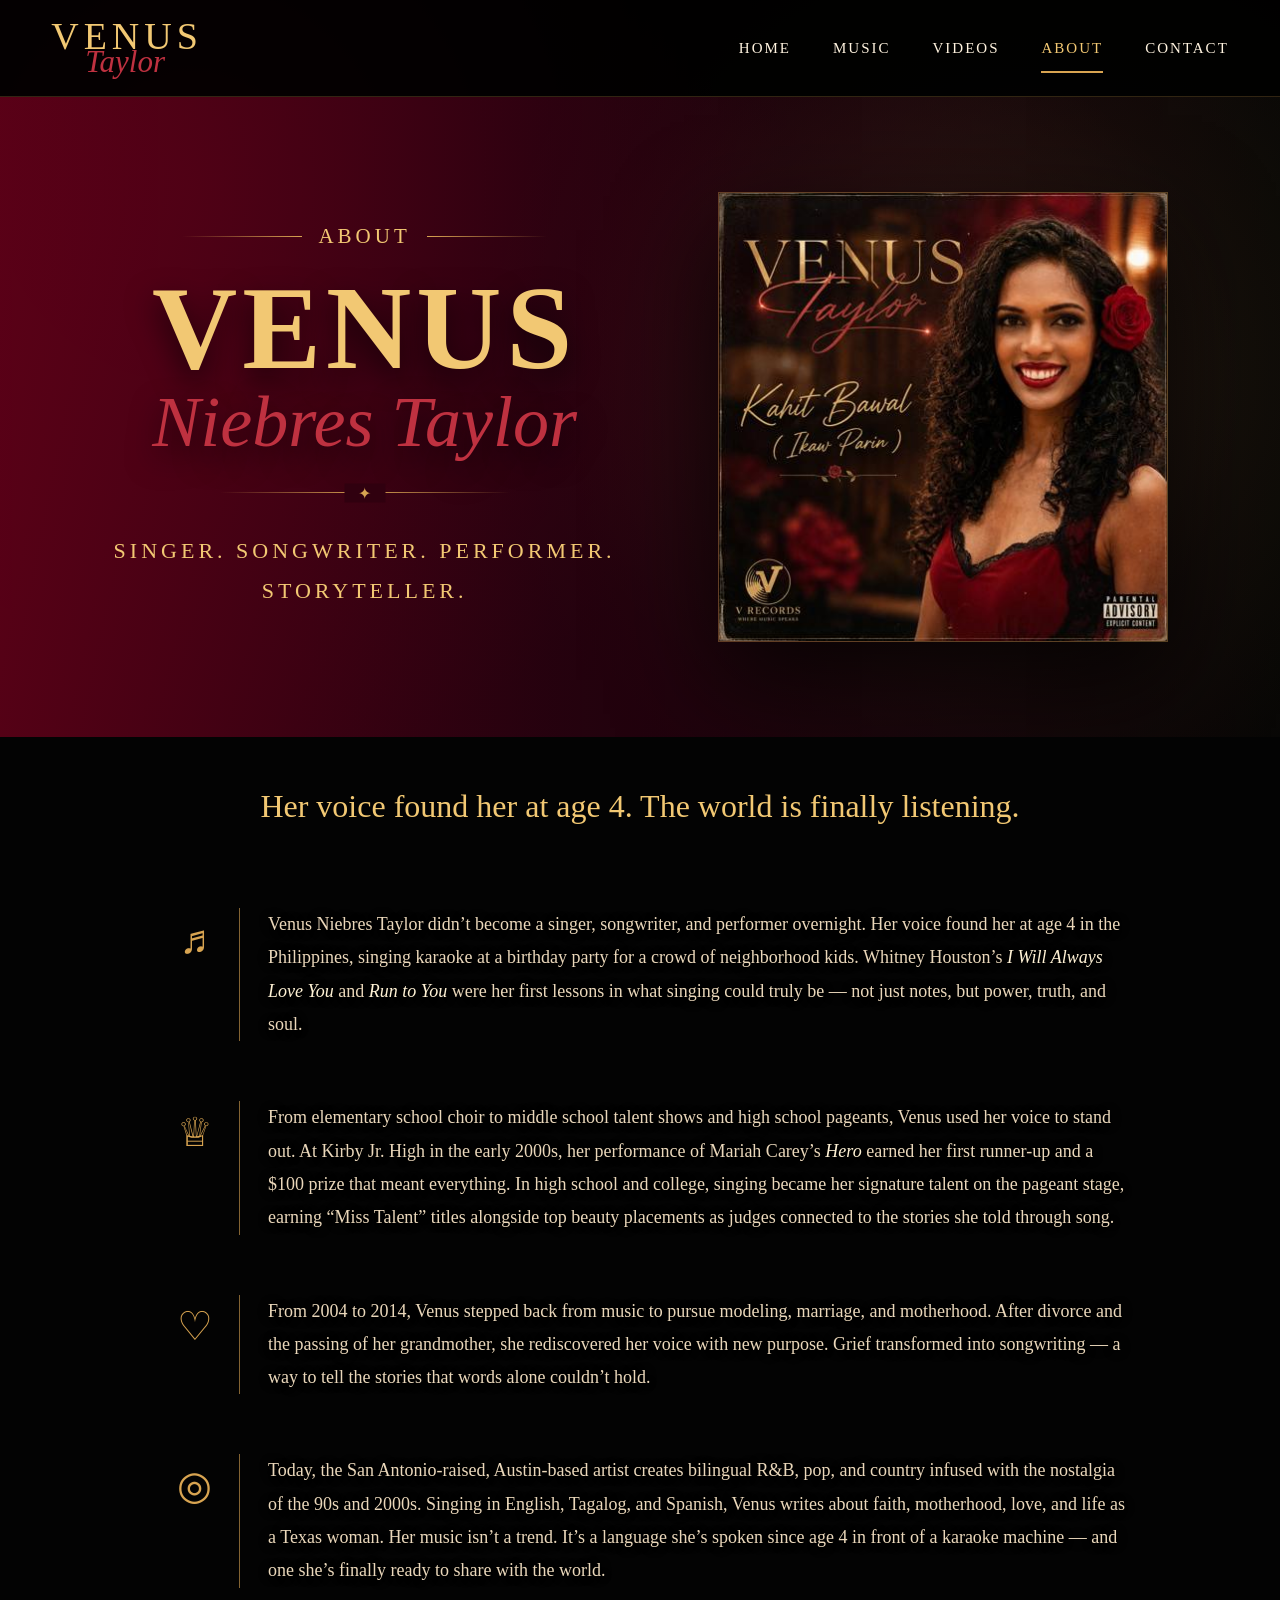
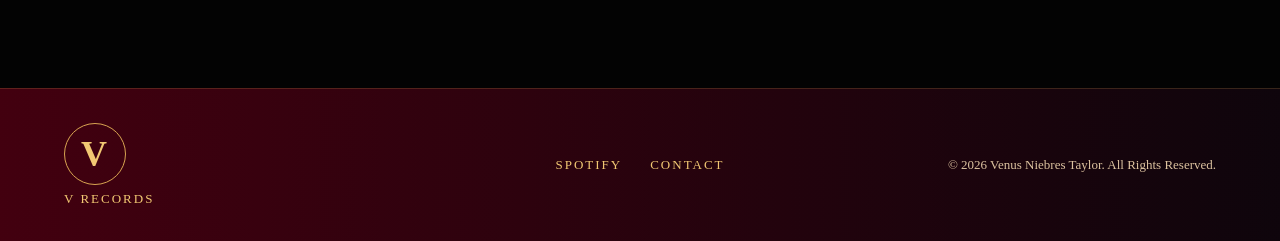
==== public/about/index.html @ 6496fccd "about page attempt 2" ====
<!doctype html>
<html lang="en">
<head>
<meta charset="utf-8"/>
<meta name="viewport" content="width=device-width, initial-scale=1"/>
<title>About | Venus Niebres Taylor</title>

<style>
:root{
  --black:#050505;
  --cream:#fff3df;
  --muted:#ddc3a0;
  --gold:#d8a451;
  --gold2:#f2c873;
  --red:#8f1426;
  --red2:#bf3140;
}

*{box-sizing:border-box}

html{scroll-behavior:smooth}

body{
  margin:0;
  color:var(--cream);
  font-family:Georgia,"Times New Roman",serif;
  background:
    radial-gradient(circle at 15% 10%, rgba(155,0,35,.45), transparent 30%),
    radial-gradient(circle at 80% 20%, rgba(216,164,81,.14), transparent 30%),
    #050505;
}

a{
  color:inherit;
  text-decoration:none;
}

.site-header{
  position:sticky;
  top:0;
  z-index:50;
  background:rgba(0,0,0,.9);
  border-bottom:1px solid rgba(216,164,81,.22);
}

.nav{
  width:min(1180px,92%);
  margin:auto;
  min-height:96px;
  display:flex;
  align-items:center;
  justify-content:space-between;
  gap:30px;
}

.logo{
  line-height:.8;
  display:flex;
  flex-direction:column;
}

.logo-main{
  font-size:38px;
  letter-spacing:5px;
  color:var(--gold2);
}

.logo-script{
  font-size:31px;
  color:var(--red2);
  font-style:italic;
  margin-left:34px;
  margin-top:-2px;
}

.nav-links{
  display:flex;
  gap:42px;
  text-transform:uppercase;
  letter-spacing:2px;
  font-size:15px;
}

.nav-links a{
  padding:16px 0;
  position:relative;
}

.nav-links a:hover,
.nav-links .active{
  color:var(--gold2);
}

.nav-links .active::after,
.nav-links a:hover::after{
  content:"";
  position:absolute;
  left:0;
  right:0;
  bottom:0;
  height:2px;
  background:var(--gold);
}

/* HERO */
.about-hero{
  min-height:640px;
  display:grid;
  grid-template-columns:1.05fr .95fr;
  align-items:center;
  gap:30px;
  padding:70px max(6vw,40px);
  background:
    linear-gradient(90deg, rgba(95,0,24,.88) 0%, rgba(50,0,18,.72) 43%, rgba(0,0,0,.22) 100%),
    radial-gradient(circle at 70% 45%, rgba(216,164,81,.16), transparent 36%);
  overflow:hidden;
}

.hero-copy{
  text-align:center;
  max-width:660px;
}

.kicker{
  display:flex;
  align-items:center;
  justify-content:center;
  gap:16px;
  margin:0 0 28px;
  color:var(--gold2);
  text-transform:uppercase;
  letter-spacing:4px;
  font-size:21px;
}

.kicker::before,
.kicker::after{
  content:"";
  width:120px;
  height:1px;
  background:linear-gradient(90deg,transparent,var(--gold));
}

.kicker::after{
  background:linear-gradient(90deg,var(--gold),transparent);
}

.hero-copy h1{
  margin:0;
  text-transform:uppercase;
  letter-spacing:5px;
  line-height:.88;
  color:var(--gold2);
  text-shadow:0 12px 30px rgba(0,0,0,.65);
}

.hero-copy h1 .big{
  display:block;
  font-size:118px;
}

.hero-copy h1 .script{
  display:block;
  text-transform:none;
  letter-spacing:0;
  font-size:72px;
  color:var(--red2);
  font-style:italic;
  font-weight:400;
  margin-top:10px;
}

.ornament{
  height:1px;
  width:290px;
  margin:38px auto;
  background:linear-gradient(90deg,transparent,var(--gold),transparent);
  position:relative;
}

.ornament::after{
  content:"✦";
  position:absolute;
  left:50%;
  top:50%;
  transform:translate(-50%,-50%);
  color:var(--gold);
  background:#30000f;
  padding:0 14px;
}

.role{
  margin:0;
  color:var(--gold2);
  text-transform:uppercase;
  letter-spacing:4px;
  line-height:1.8;
  font-size:22px;
}

.hero-art{
  display:flex;
  justify-content:center;
  align-items:center;
}

.hero-art img{
  width:min(450px,90vw);
  height:auto;
  display:block;
  border:1px solid rgba(216,164,81,.35);
  box-shadow:0 38px 95px rgba(0,0,0,.78);
}

/* BIO */
.intro{
  background:#030303;
  padding:48px 20px 20px;
  text-align:center;
}

.intro h2{
  margin:0 auto;
  color:var(--gold2);
  font-size:32px;
  line-height:1.35;
  font-weight:400;
  max-width:900px;
}

.bio{
  background:#030303;
  padding:30px 20px 70px;
}

.bio-inner{
  width:min(980px,92%);
  margin:auto;
}

.bio-row{
  display:grid;
  grid-template-columns:90px 1fr;
  gap:28px;
  align-items:start;
  padding:30px 0;
}

.bio-icon{
  color:var(--gold);
  font-size:40px;
  text-align:center;
  border-right:1px solid rgba(216,164,81,.6);
  min-height:100%;
  padding-top:8px;
}

.bio-row p{
  margin:0;
  color:#ead7ba;
  font-size:18px;
  line-height:1.85;
  text-shadow:0 1px 12px rgba(0,0,0,.45);
}

.bio-row em{
  color:#fff2d5;
}

/* FOOTER */
.footer{
  background:linear-gradient(90deg,rgba(70,0,16,.95),rgba(15,5,12,.98));
  border-top:1px solid rgba(216,164,81,.2);
  padding:34px max(5vw,28px);
  display:grid;
  grid-template-columns:1fr auto 1fr;
  gap:24px;
  align-items:center;
  color:var(--muted);
}

.footer-brand{
  display:flex;
  flex-direction:column;
  align-items:flex-start;
  color:var(--gold2);
  text-transform:uppercase;
  letter-spacing:2px;
  font-size:13px;
}

.footer-v{
  width:62px;
  height:62px;
  border:1px solid var(--gold);
  border-radius:50%;
  display:grid;
  place-items:center;
  font-size:36px;
  font-weight:bold;
  margin-bottom:6px;
}

.footer-links{
  display:flex;
  gap:28px;
  color:var(--gold2);
  text-transform:uppercase;
  letter-spacing:2px;
  font-size:13px;
}

.footer p{
  justify-self:end;
  margin:0;
  font-size:13px;
}

/* MOBILE */
@media(max-width:900px){
  .nav{
    min-height:auto;
    padding:18px 0;
    flex-direction:column;
  }

  .nav-links{
    gap:18px;
    flex-wrap:wrap;
    justify-content:center;
    font-size:12px;
  }

  .about-hero{
    grid-template-columns:1fr;
    min-height:auto;
    padding:46px 22px;
  }

  .hero-copy h1 .big{
    font-size:68px;
  }

  .hero-copy h1 .script{
    font-size:46px;
  }

  .role{
    font-size:16px;
  }

  .kicker::before,
  .kicker::after{
    width:60px;
  }

  .intro h2{
    font-size:26px;
  }

  .bio-row{
    grid-template-columns:1fr;
    gap:12px;
  }

  .bio-icon{
    border-right:none;
    border-bottom:1px solid rgba(216,164,81,.6);
    padding-bottom:16px;
  }

  .footer{
    grid-template-columns:1fr;
    text-align:center;
  }

  .footer-brand{
    align-items:center;
  }

  .footer p{
    justify-self:center;
  }
}
</style>
</head>

<body>

<header class="site-header">
<nav class="nav">
<a class="logo" href="../index.html">
<span class="logo-main">VENUS</span>
<span class="logo-script">Taylor</span>
</a>

<div class="nav-links">
<a href="../index.html">Home</a>
<a href="../index.html#music">Music</a>
<a href="../index.html#videos">Videos</a>
<a class="active" href="./">About</a>
<a href="../index.html#contact">Contact</a>
</div>
</nav>
</header>

<main>

<section class="about-hero">
<div class="hero-copy">
<p class="kicker">About</p>

<h1>
<span class="big">Venus</span>
<span class="script">Niebres Taylor</span>
</h1>

<div class="ornament"></div>

<p class="role">
Singer. Songwriter. Performer.<br>
Storyteller.
</p>
</div>

<div class="hero-art">
<img src="../assets/kahit-bawal-cover.jpg" alt="Venus Taylor Kahit Bawal album cover">
</div>
</section>

<section class="intro">
<h2>Her voice found her at age 4. The world is finally listening.</h2>
</section>

<section class="bio">
<div class="bio-inner">

<article class="bio-row">
<div class="bio-icon">♬</div>
<p>
Venus Niebres Taylor didn’t become a singer, songwriter, and performer overnight.
Her voice found her at age 4 in the Philippines, singing karaoke at a birthday party
for a crowd of neighborhood kids. Whitney Houston’s <em>I Will Always Love You</em>
and <em>Run to You</em> were her first lessons in what singing could truly be —
not just notes, but power, truth, and soul.
</p>
</article>

<article class="bio-row">
<div class="bio-icon">♕</div>
<p>
From elementary school choir to middle school talent shows and high school pageants,
Venus used her voice to stand out. At Kirby Jr. High in the early 2000s, her
performance of Mariah Carey’s <em>Hero</em> earned her first runner-up and a $100 prize
that meant everything. In high school and college, singing became her signature talent
on the pageant stage, earning “Miss Talent” titles alongside top beauty placements
as judges connected to the stories she told through song.
</p>
</article>

<article class="bio-row">
<div class="bio-icon">♡</div>
<p>
From 2004 to 2014, Venus stepped back from music to pursue modeling, marriage,
and motherhood. After divorce and the passing of her grandmother, she rediscovered
her voice with new purpose. Grief transformed into songwriting — a way to tell the
stories that words alone couldn’t hold.
</p>
</article>

<article class="bio-row">
<div class="bio-icon">◎</div>
<p>
Today, the San Antonio-raised, Austin-based artist creates bilingual R&amp;B, pop,
and country infused with the nostalgia of the 90s and 2000s. Singing in English,
Tagalog, and Spanish, Venus writes about faith, motherhood, love, and life as a
Texas woman. Her music isn’t a trend. It’s a language she’s spoken since age 4 in
front of a karaoke machine — and one she’s finally ready to share with the world.
</p>
</article>

</div>
</section>

</main>

<footer class="footer">
<div class="footer-brand">
<span class="footer-v">V</span>
<span>V Records</span>
</div>

<div class="footer-links">
<a href="https://open.spotify.com/artist/5fOmvEI1sSuV0SXDN4XdDH" target="_blank">Spotify</a>
<a href="../index.html#contact">Contact</a>
</div>

<p>© 2026 Venus Niebres Taylor. All Rights Reserved.</p>
</footer>

</body>
</html>
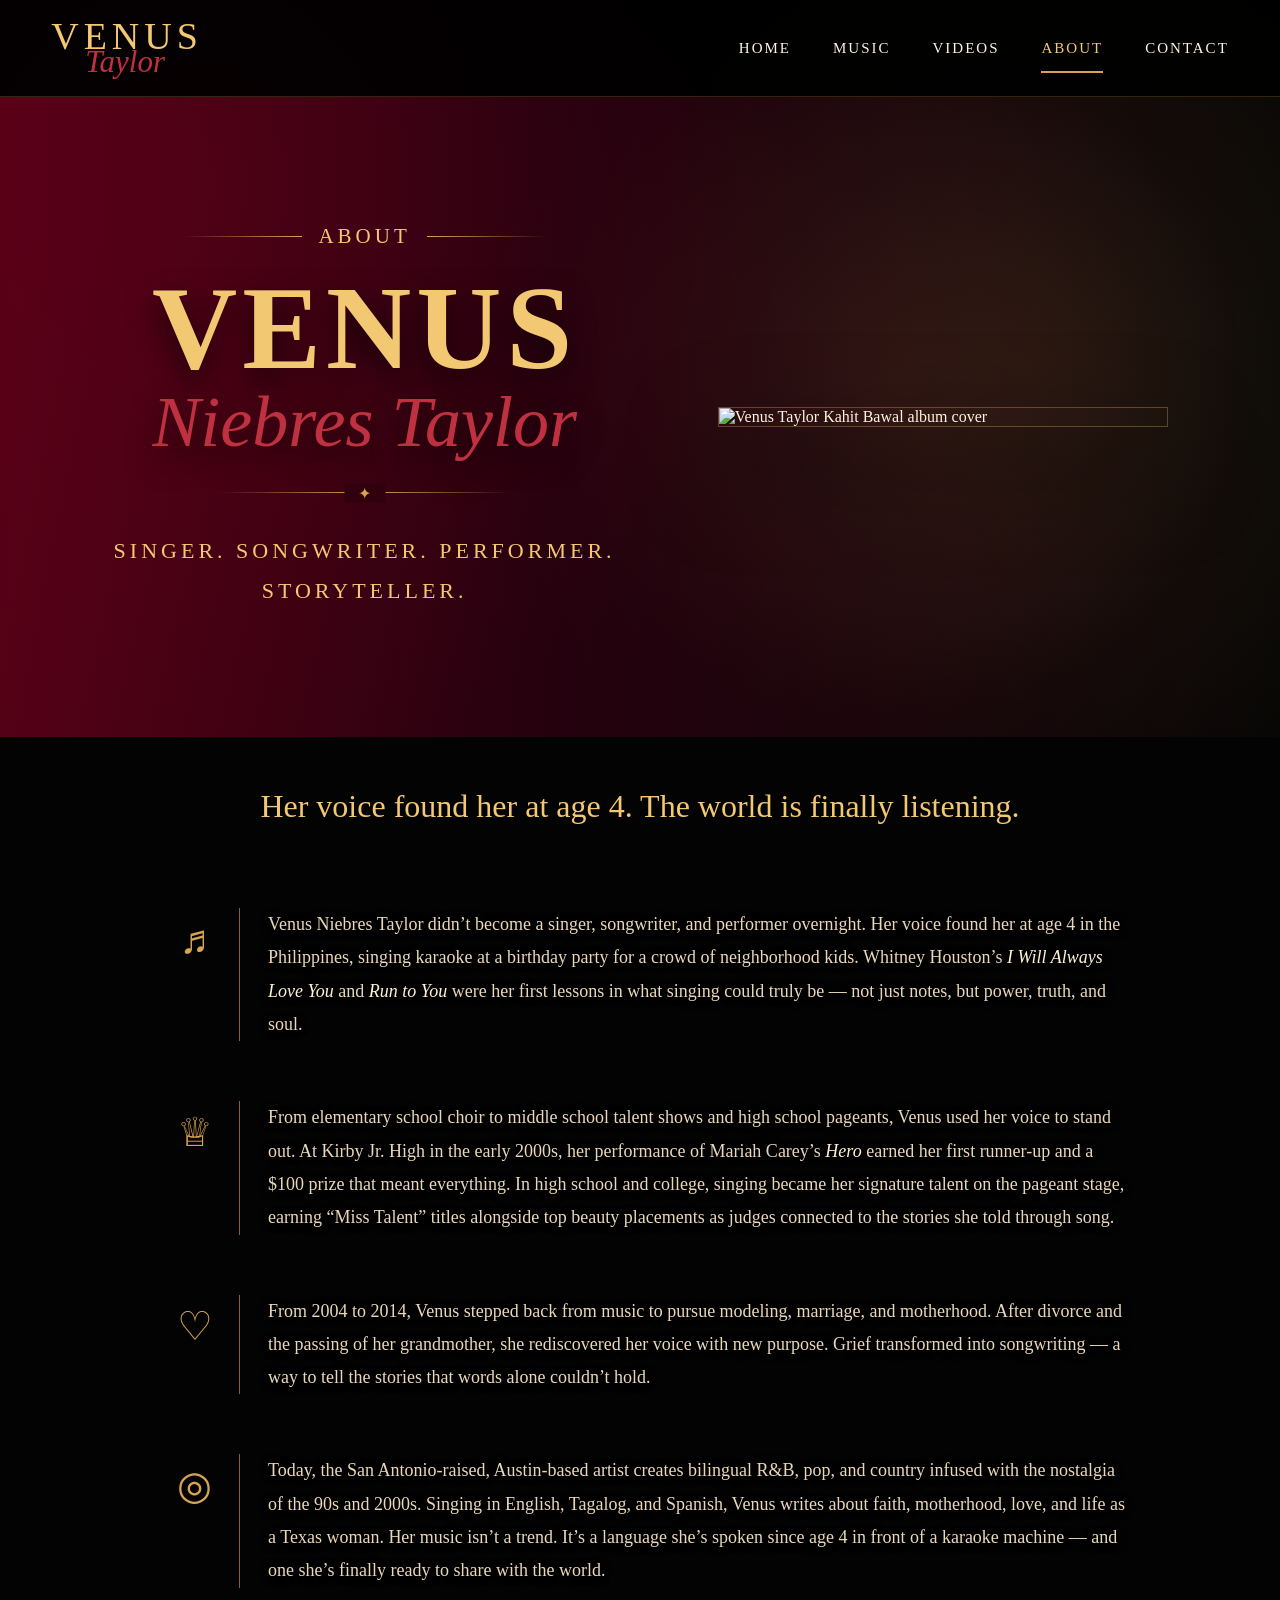
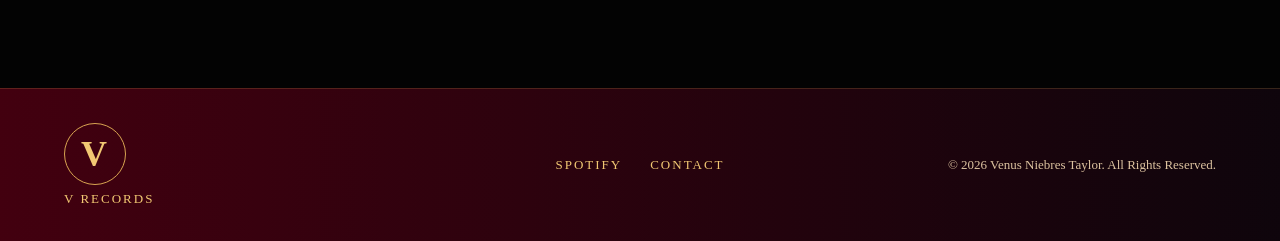
==== commit 2259ff73: "fix about page photo" ====
--- a/public/about/index.html
+++ b/public/about/index.html
@@ -424,7 +424,7 @@
 </div>
 
 <div class="hero-art">
-<img src="../assets/kahit-bawal-cover.jpg" alt="Venus Taylor Kahit Bawal album cover">
+<img src="/assets/kahit-bawal-cover.jpg" alt="Venus Taylor Kahit Bawal album cover">
 </div>
 </section>
 
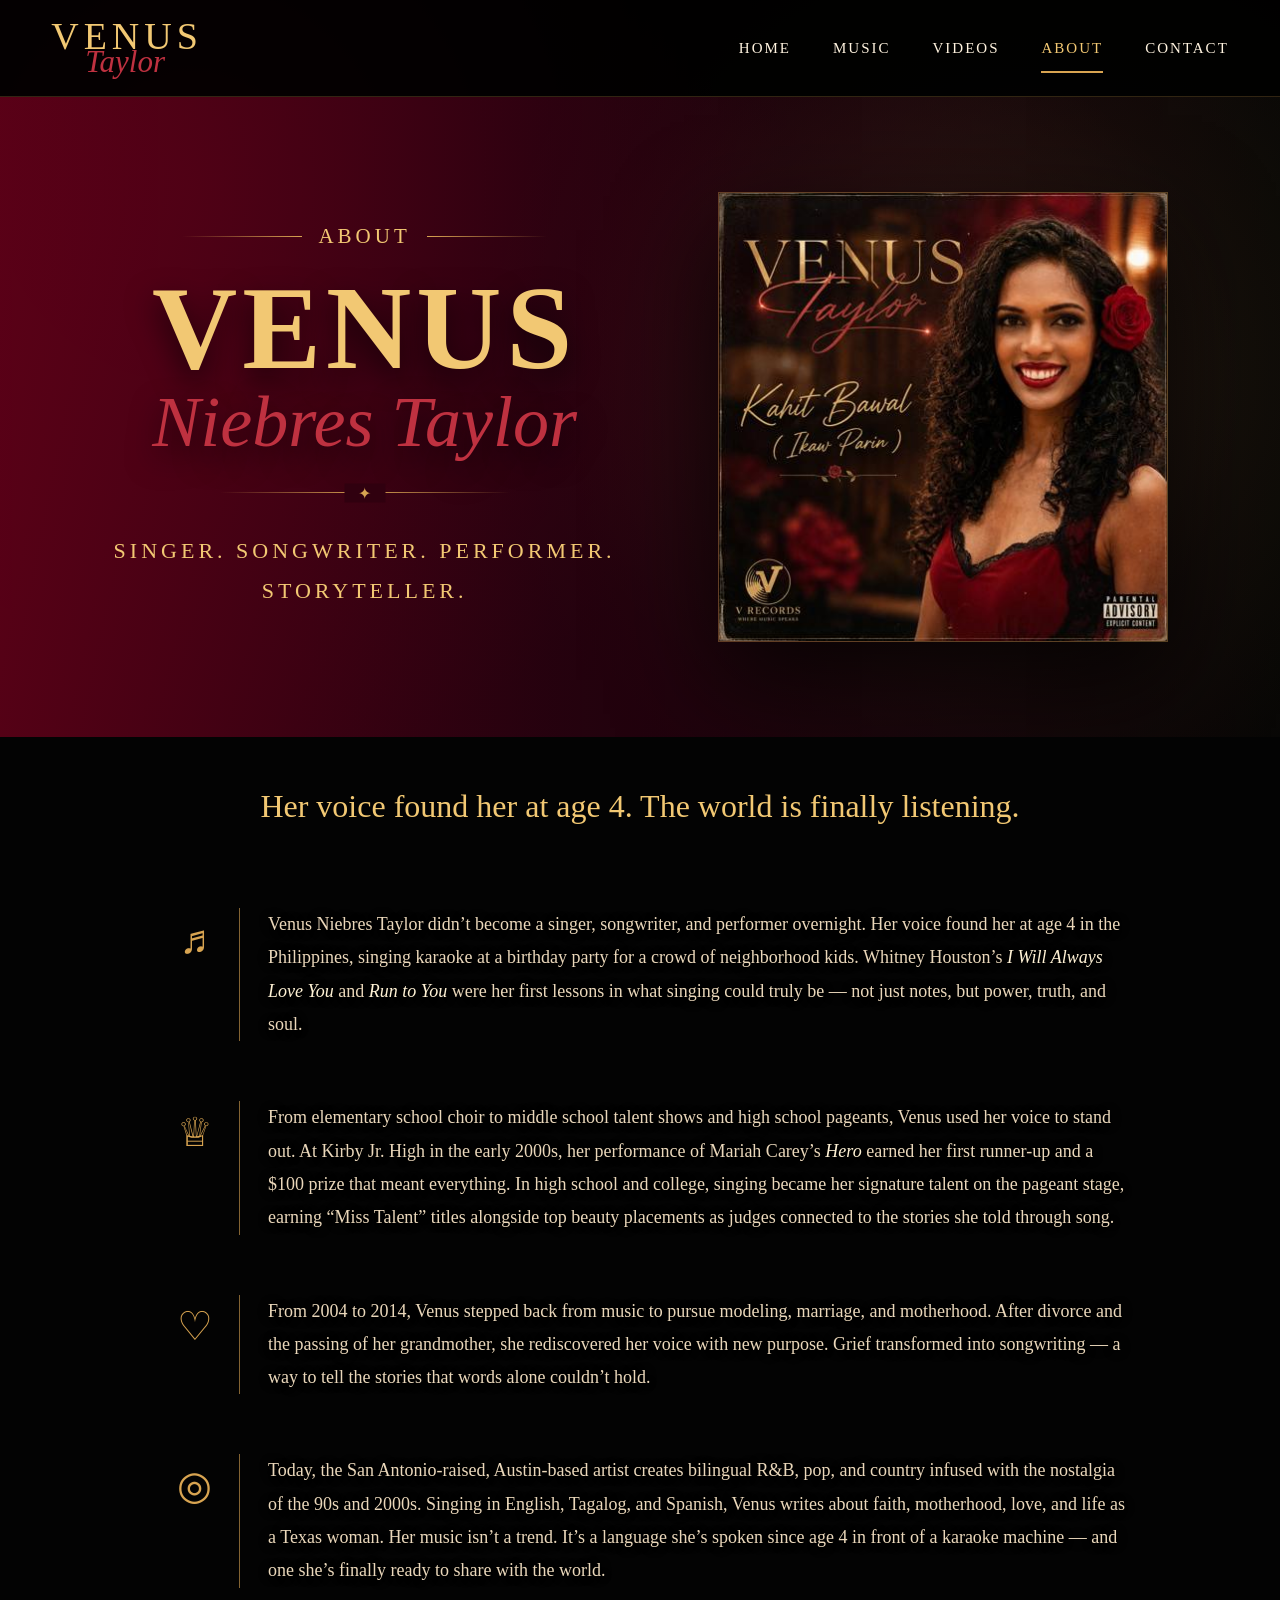
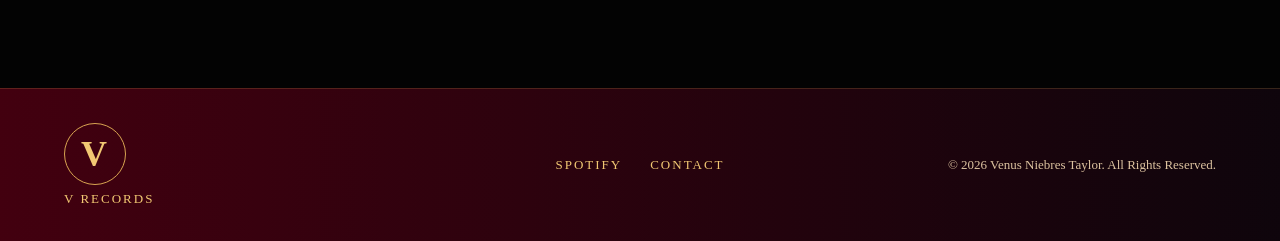
==== commit 8b34a6e3: "about page picture troubleshoot" ====
--- a/public/about/index.html
+++ b/public/about/index.html
@@ -424,7 +424,7 @@
 </div>
 
 <div class="hero-art">
-<img src="/assets/kahit-bawal-cover.jpg" alt="Venus Taylor Kahit Bawal album cover">
+<img src="../assets/kahit-bawal-cover.jpg" alt="Venus Taylor Kahit Bawal album cover">
 </div>
 </section>
 
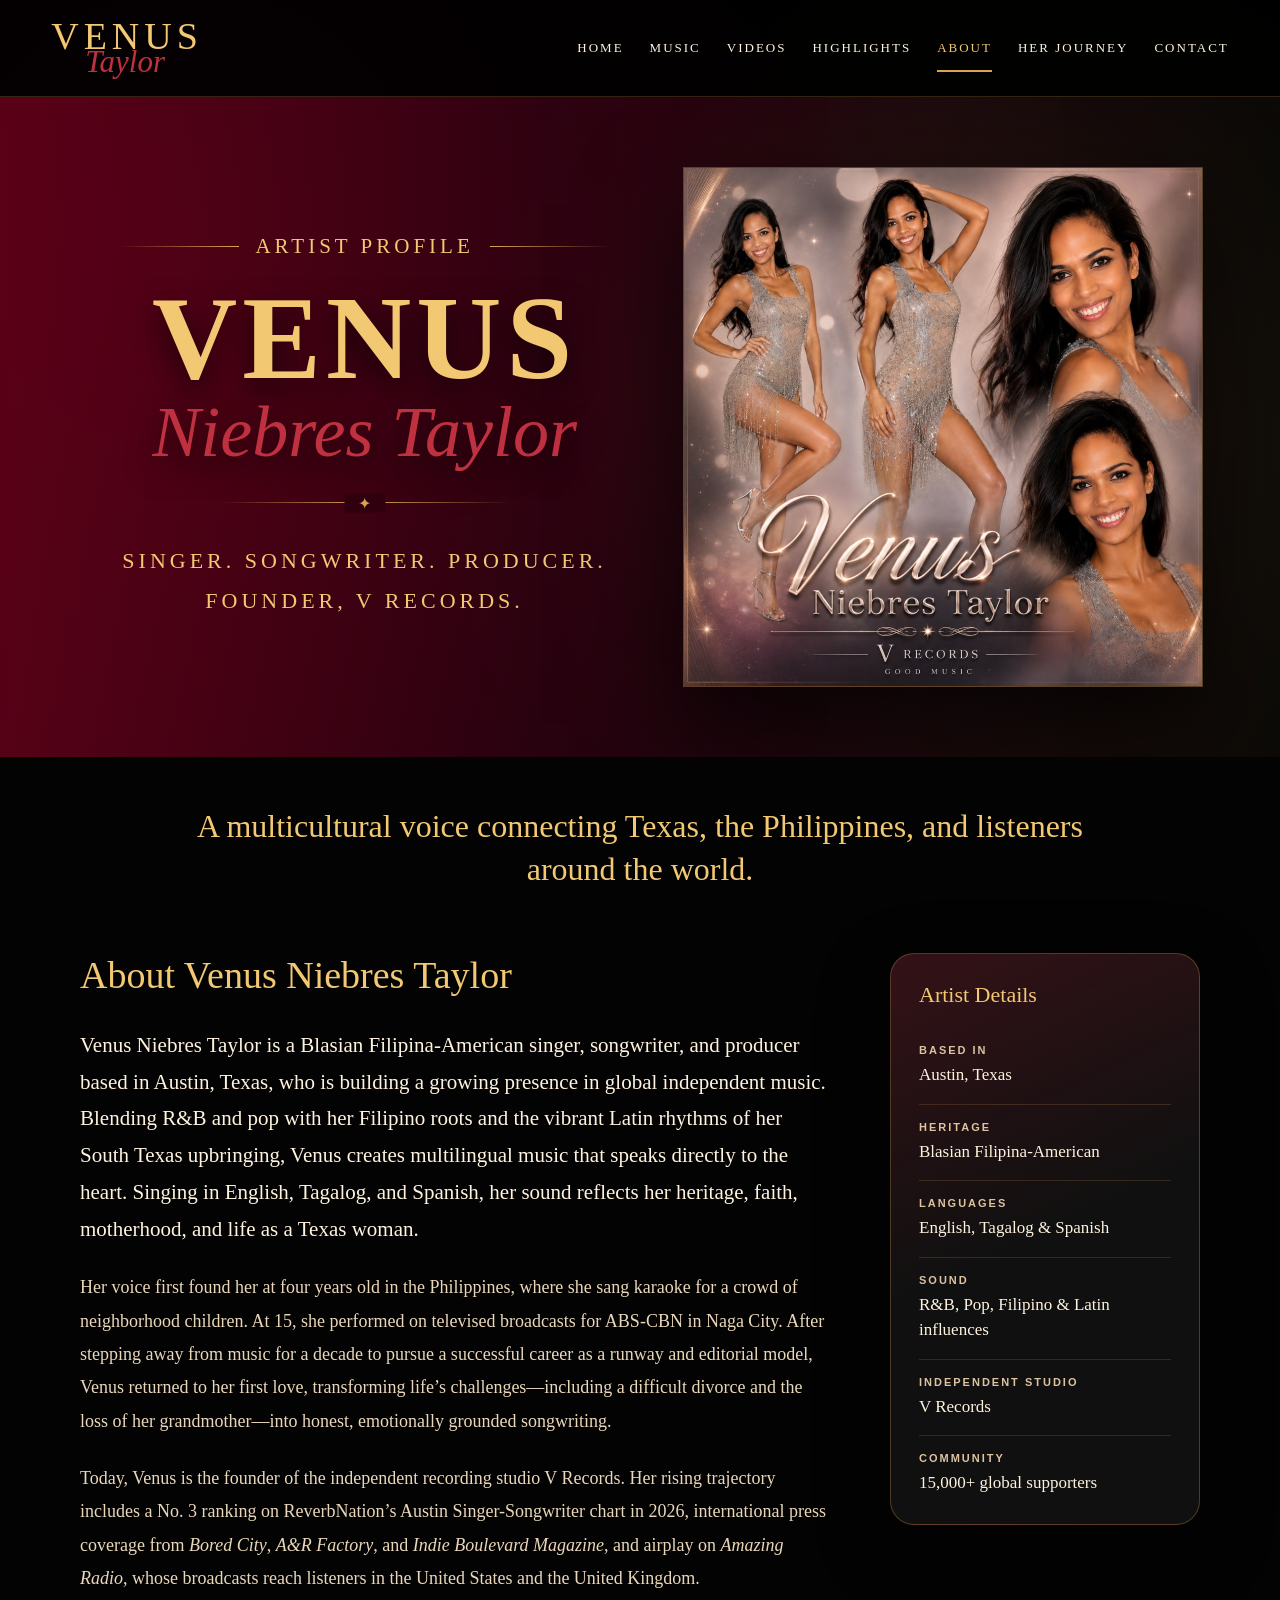
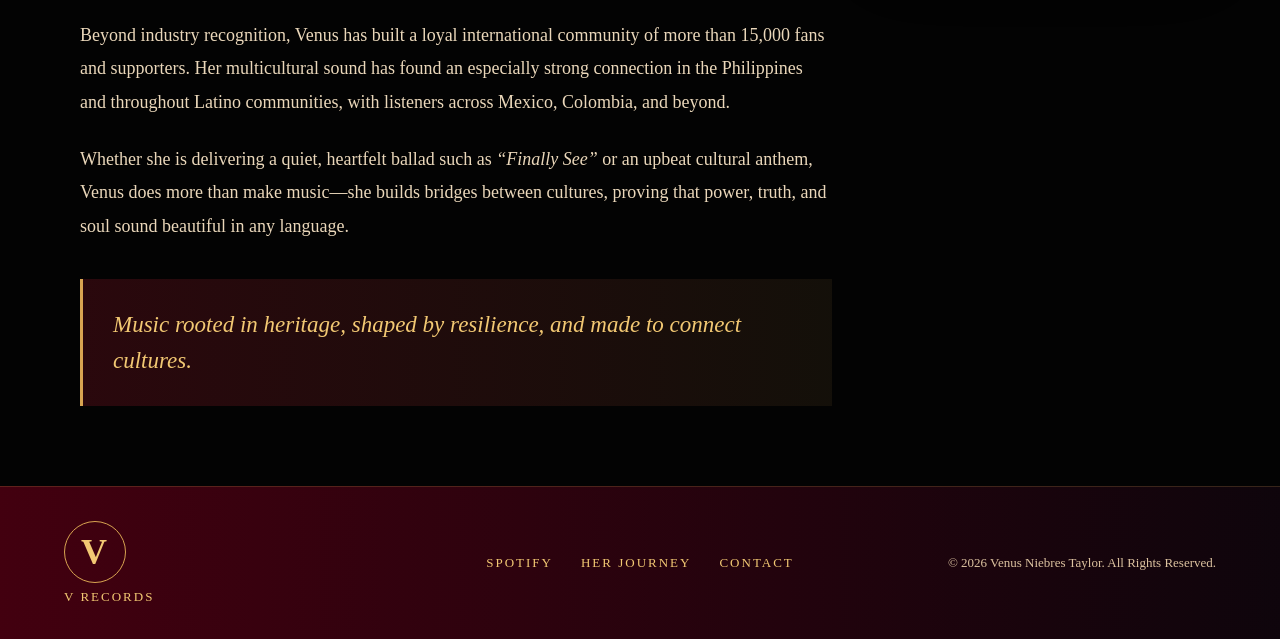
==== commit 86488922: "Update hgihlights" ====
--- a/public/about/index.html
+++ b/public/about/index.html
@@ -4,6 +4,7 @@
 <meta charset="utf-8"/>
 <meta name="viewport" content="width=device-width, initial-scale=1"/>
 <title>About | Venus Niebres Taylor</title>
+<meta name="description" content="Meet Venus Niebres Taylor, a Blasian Filipina-American singer, songwriter, producer, and founder of V Records based in Austin, Texas.">
 
 <style>
 :root{
@@ -75,10 +76,10 @@
 
 .nav-links{
   display:flex;
-  gap:42px;
+  gap:26px;
   text-transform:uppercase;
   letter-spacing:2px;
-  font-size:15px;
+  font-size:13px;
 }
 
 .nav-links a{
@@ -205,7 +206,7 @@
 }
 
 .hero-art img{
-  width:min(450px,90vw);
+  width:min(520px,90vw);
   height:auto;
   display:block;
   border:1px solid rgba(216,164,81,.35);
@@ -265,6 +266,104 @@
 
 .bio-row em{
   color:#fff2d5;
+}
+
+/* ARTIST PROFILE */
+.profile{
+  background:#030303;
+  padding:42px 20px 80px;
+}
+
+.profile-inner{
+  width:min(1120px,92%);
+  margin:auto;
+  display:grid;
+  grid-template-columns:minmax(0,1fr) 310px;
+  gap:58px;
+  align-items:start;
+}
+
+.profile-main h2{
+  margin:0 0 28px;
+  color:var(--gold2);
+  font-size:38px;
+  font-weight:400;
+  line-height:1.2;
+}
+
+.profile-copy p{
+  margin:0 0 24px;
+  color:#ead7ba;
+  font-size:18px;
+  line-height:1.85;
+}
+
+.profile-copy p:first-child{
+  color:var(--cream);
+  font-size:21px;
+  line-height:1.75;
+}
+
+.profile-callout{
+  margin:36px 0 0;
+  padding:28px 30px;
+  border-left:3px solid var(--gold);
+  background:linear-gradient(90deg,rgba(143,20,38,.28),rgba(216,164,81,.08));
+  color:var(--gold2);
+  font-size:23px;
+  font-style:italic;
+  line-height:1.55;
+}
+
+.profile-aside{
+  position:sticky;
+  top:128px;
+  padding:28px;
+  border:1px solid rgba(216,164,81,.3);
+  border-radius:24px;
+  background:
+    linear-gradient(155deg,rgba(143,20,38,.28),transparent 50%),
+    rgba(255,255,255,.055);
+  box-shadow:0 24px 70px rgba(0,0,0,.35);
+}
+
+.profile-aside h2{
+  margin:0 0 20px;
+  color:var(--gold2);
+  font-size:22px;
+  font-weight:400;
+}
+
+.profile-fact{
+  padding:16px 0;
+  border-bottom:1px solid rgba(216,164,81,.18);
+}
+
+.profile-fact:last-child{
+  padding-bottom:0;
+  border-bottom:0;
+}
+
+.profile-fact span,
+.profile-fact strong{
+  display:block;
+}
+
+.profile-fact span{
+  margin-bottom:6px;
+  color:var(--muted);
+  font-family:Arial,sans-serif;
+  font-size:11px;
+  font-weight:700;
+  letter-spacing:2px;
+  text-transform:uppercase;
+}
+
+.profile-fact strong{
+  color:var(--cream);
+  font-size:17px;
+  font-weight:400;
+  line-height:1.5;
 }
 
 /* FOOTER */
@@ -369,6 +468,15 @@
     padding-bottom:16px;
   }
 
+  .profile-inner{
+    grid-template-columns:1fr;
+    gap:36px;
+  }
+
+  .profile-aside{
+    position:static;
+  }
+
   .footer{
     grid-template-columns:1fr;
     text-align:center;
@@ -389,17 +497,19 @@
 
 <header class="site-header">
 <nav class="nav">
-<a class="logo" href="../index.html">
+<a class="logo" href="/">
 <span class="logo-main">VENUS</span>
 <span class="logo-script">Taylor</span>
 </a>
 
 <div class="nav-links">
-<a href="../index.html">Home</a>
-<a href="../index.html#music">Music</a>
-<a href="../index.html#videos">Videos</a>
+<a href="/">Home</a>
+<a href="/#music">Music</a>
+<a href="/#videos">Videos</a>
+<a href="/#highlights">Highlights</a>
 <a class="active" href="./">About</a>
-<a href="../index.html#contact">Contact</a>
+<a href="../journey/">Her Journey</a>
+<a href="/#contact">Contact</a>
 </div>
 </nav>
 </header>
@@ -408,7 +518,7 @@
 
 <section class="about-hero">
 <div class="hero-copy">
-<p class="kicker">About</p>
+<p class="kicker">Artist Profile</p>
 
 <h1>
 <span class="big">Venus</span>
@@ -418,66 +528,86 @@
 <div class="ornament"></div>
 
 <p class="role">
-Singer. Songwriter. Performer.<br>
-Storyteller.
+Singer. Songwriter. Producer.<br>
+Founder, V Records.
 </p>
 </div>
 
 <div class="hero-art">
-<img src="../assets/kahit-bawal-cover.jpg" alt="Venus Taylor Kahit Bawal album cover">
+<img src="../assets/venus-about-profile.jpg" alt="Portrait collage of Venus Niebres Taylor with V Records branding">
 </div>
 </section>
 
 <section class="intro">
-<h2>Her voice found her at age 4. The world is finally listening.</h2>
+<h2>A multicultural voice connecting Texas, the Philippines, and listeners around the world.</h2>
 </section>
 
-<section class="bio">
-<div class="bio-inner">
-
-<article class="bio-row">
-<div class="bio-icon">♬</div>
+<section class="profile">
+<div class="profile-inner">
+
+<article class="profile-main">
+<h2>About Venus Niebres Taylor</h2>
+
+<div class="profile-copy">
 <p>
-Venus Niebres Taylor didn’t become a singer, songwriter, and performer overnight.
-Her voice found her at age 4 in the Philippines, singing karaoke at a birthday party
-for a crowd of neighborhood kids. Whitney Houston’s <em>I Will Always Love You</em>
-and <em>Run to You</em> were her first lessons in what singing could truly be —
-not just notes, but power, truth, and soul.
+Venus Niebres Taylor is a Blasian Filipina-American singer, songwriter, and producer based in Austin, Texas, who is building a growing presence in global independent music. Blending R&amp;B and pop with her Filipino roots and the vibrant Latin rhythms of her South Texas upbringing, Venus creates multilingual music that speaks directly to the heart. Singing in English, Tagalog, and Spanish, her sound reflects her heritage, faith, motherhood, and life as a Texas woman.
 </p>
+
+<p>
+Her voice first found her at four years old in the Philippines, where she sang karaoke for a crowd of neighborhood children. At 15, she performed on televised broadcasts for ABS-CBN in Naga City. After stepping away from music for a decade to pursue a successful career as a runway and editorial model, Venus returned to her first love, transforming life’s challenges—including a difficult divorce and the loss of her grandmother—into honest, emotionally grounded songwriting.
+</p>
+
+<p>
+Today, Venus is the founder of the independent recording studio V Records. Her rising trajectory includes a No. 3 ranking on ReverbNation’s Austin Singer-Songwriter chart in 2026, international press coverage from <cite>Bored City</cite>, <cite>A&amp;R Factory</cite>, and <cite>Indie Boulevard Magazine</cite>, and airplay on <cite>Amazing Radio</cite>, whose broadcasts reach listeners in the United States and the United Kingdom.
+</p>
+
+<p>
+Beyond industry recognition, Venus has built a loyal international community of more than 15,000 fans and supporters. Her multicultural sound has found an especially strong connection in the Philippines and throughout Latino communities, with listeners across Mexico, Colombia, and beyond.
+</p>
+
+<p>
+Whether she is delivering a quiet, heartfelt ballad such as <cite>“Finally See”</cite> or an upbeat cultural anthem, Venus does more than make music—she builds bridges between cultures, proving that power, truth, and soul sound beautiful in any language.
+</p>
+</div>
+
+<blockquote class="profile-callout">
+Music rooted in heritage, shaped by resilience, and made to connect cultures.
+</blockquote>
 </article>
 
-<article class="bio-row">
-<div class="bio-icon">♕</div>
-<p>
-From elementary school choir to middle school talent shows and high school pageants,
-Venus used her voice to stand out. At Kirby Jr. High in the early 2000s, her
-performance of Mariah Carey’s <em>Hero</em> earned her first runner-up and a $100 prize
-that meant everything. In high school and college, singing became her signature talent
-on the pageant stage, earning “Miss Talent” titles alongside top beauty placements
-as judges connected to the stories she told through song.
-</p>
-</article>
-
-<article class="bio-row">
-<div class="bio-icon">♡</div>
-<p>
-From 2004 to 2014, Venus stepped back from music to pursue modeling, marriage,
-and motherhood. After divorce and the passing of her grandmother, she rediscovered
-her voice with new purpose. Grief transformed into songwriting — a way to tell the
-stories that words alone couldn’t hold.
-</p>
-</article>
-
-<article class="bio-row">
-<div class="bio-icon">◎</div>
-<p>
-Today, the San Antonio-raised, Austin-based artist creates bilingual R&amp;B, pop,
-and country infused with the nostalgia of the 90s and 2000s. Singing in English,
-Tagalog, and Spanish, Venus writes about faith, motherhood, love, and life as a
-Texas woman. Her music isn’t a trend. It’s a language she’s spoken since age 4 in
-front of a karaoke machine — and one she’s finally ready to share with the world.
-</p>
-</article>
+<aside class="profile-aside" aria-label="Artist details">
+<h2>Artist Details</h2>
+
+<div class="profile-fact">
+<span>Based In</span>
+<strong>Austin, Texas</strong>
+</div>
+
+<div class="profile-fact">
+<span>Heritage</span>
+<strong>Blasian Filipina-American</strong>
+</div>
+
+<div class="profile-fact">
+<span>Languages</span>
+<strong>English, Tagalog &amp; Spanish</strong>
+</div>
+
+<div class="profile-fact">
+<span>Sound</span>
+<strong>R&amp;B, Pop, Filipino &amp; Latin influences</strong>
+</div>
+
+<div class="profile-fact">
+<span>Independent Studio</span>
+<strong>V Records</strong>
+</div>
+
+<div class="profile-fact">
+<span>Community</span>
+<strong>15,000+ global supporters</strong>
+</div>
+</aside>
 
 </div>
 </section>
@@ -492,6 +622,7 @@
 
 <div class="footer-links">
 <a href="https://open.spotify.com/artist/5fOmvEI1sSuV0SXDN4XdDH" target="_blank">Spotify</a>
+<a href="../journey/">Her Journey</a>
 <a href="../index.html#contact">Contact</a>
 </div>
 
